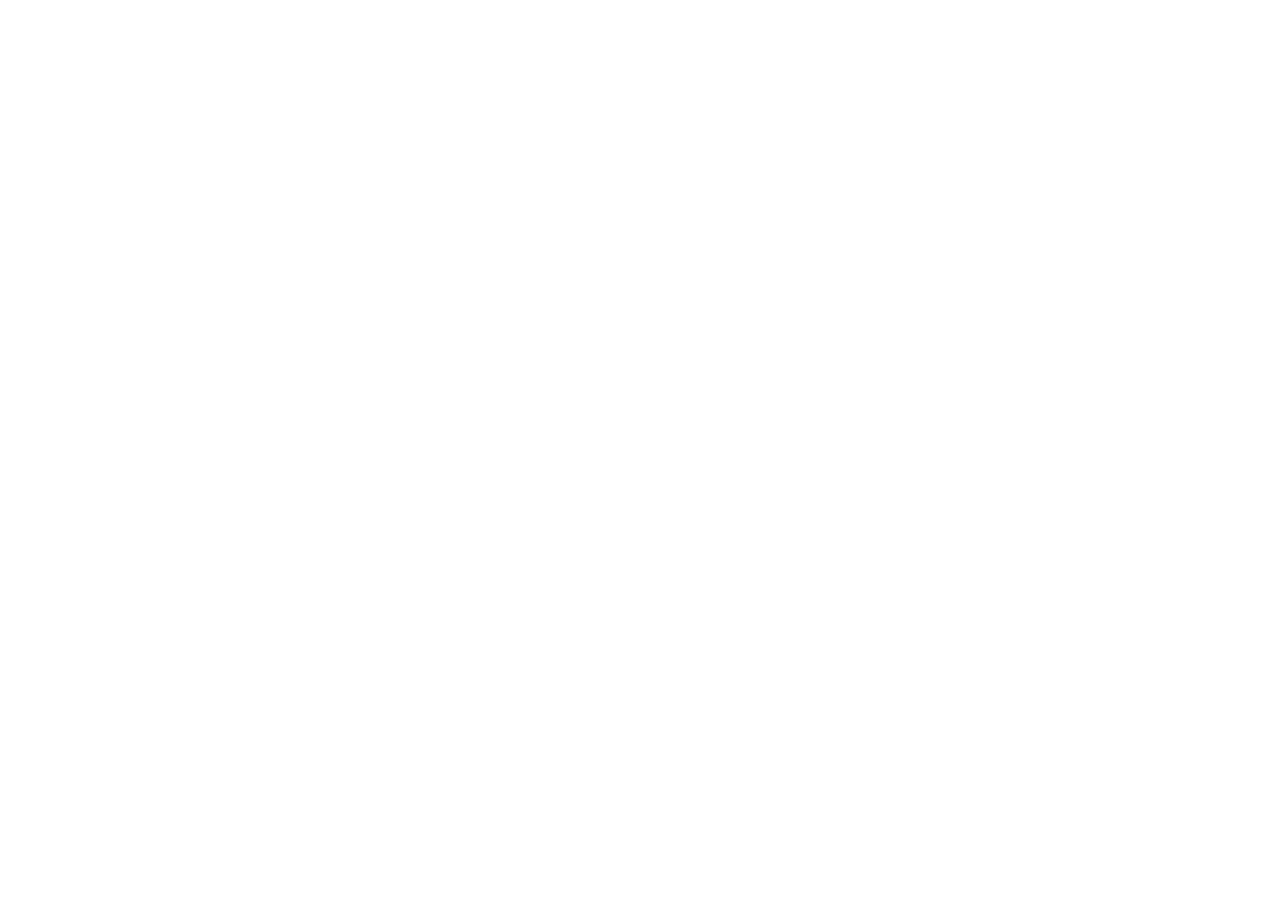
==== index.html @ a2b378ae "first commit" ====
<!DOCTYPE html>
<html lang="de">
<head>

    <meta charset="UTF-8">
    <meta http-equiv="X-UA-Compatible" content="IE=edge">
    <meta name="viewport" content="width=device-width, initial-scale=1.0">
    <link rel="icon" type="image/png" href="#">
    <title>Pokedex</title>
    <link rel="stylesheet" href="style.css">
    <script src="script.js"></script>
    
    
</head>
<body>



</body>
</html>
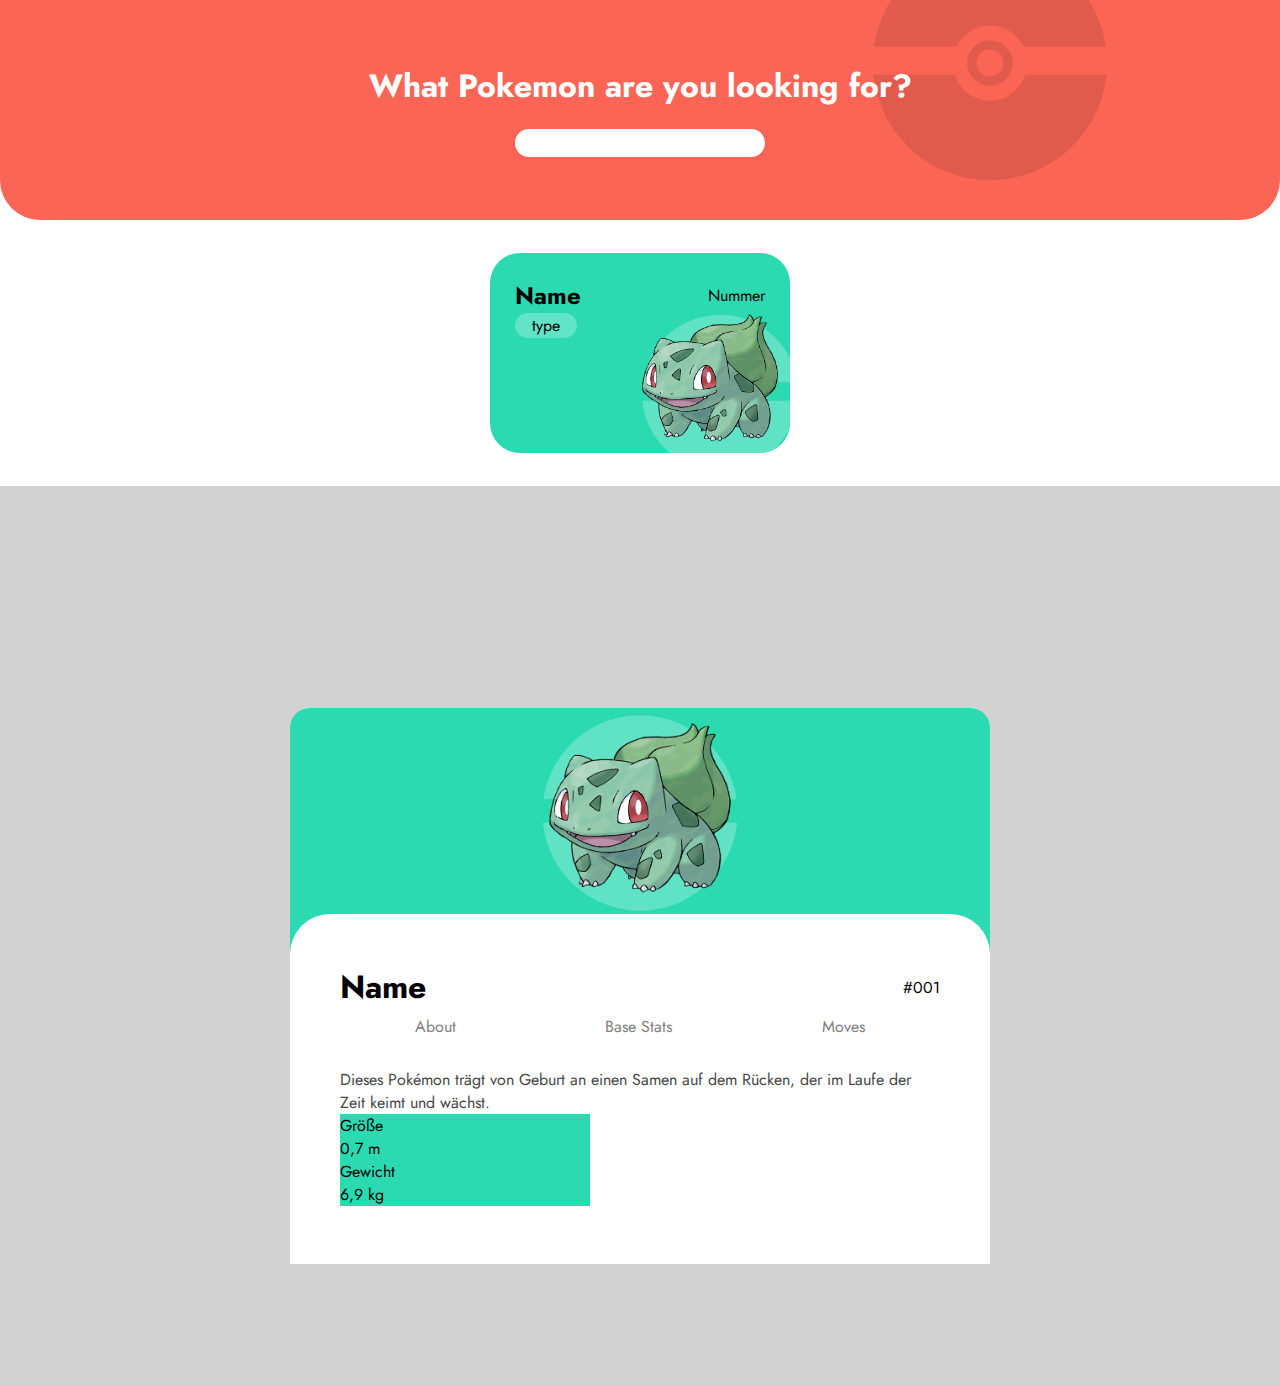
==== commit 8a6e0e55: "first commit" ====
--- a/index.html
+++ b/index.html
@@ -7,13 +7,104 @@
     <meta name="viewport" content="width=device-width, initial-scale=1.0">
     <link rel="icon" type="image/png" href="#">
     <title>Pokedex</title>
+    <link rel="preconnect" href="https://fonts.googleapis.com">
+    <link rel="preconnect" href="https://fonts.gstatic.com" crossorigin>
+    <link href="https://fonts.googleapis.com/css2?family=Jost:ital,wght@0,100;0,200;0,300;0,400;0,500;0,600;0,700;0,800;0,900;1,100;1,200;1,300;1,400;1,500;1,600;1,700;1,800;1,900&family=Raleway:ital,wght@0,100;0,200;0,300;0,400;0,500;0,600;0,700;0,800;0,900;1,100;1,200;1,300;1,400;1,500;1,600;1,700;1,800;1,900&display=swap" rel="stylesheet">
     <link rel="stylesheet" href="style.css">
     <script src="script.js"></script>
     
     
 </head>
-<body>
+<body onload="loadPokemon()">
 
+<nav>
+    <div class="pokeballSVGHead">
+        <svg class="pokeballSVG" viewBox="0 0 8.467 8.467">
+            <path d="M4.232 289.46a3.307 3.307 0 0 0-3.271 2.844h2.324c.172-.35.53-.595.947-.595.416 0 .774.244.946.595h2.325a3.307 3.307 0 0 0-3.271-2.845zM.944 293.098a3.307 3.307 0 0 0 3.288 2.976 3.307 3.307 0 0 0 3.29-2.976h-2.29c-.14.42-.534.728-1 .728-.467 0-.86-.308-1-.728z" transform="translate(0 -288.533)" class="color3b3c3d svgShape"></path>
+            <path d="M4.232 292.123a.646.646 0 0 0-.644.644c0 .354.29.644.644.644.354 0 .644-.29.644-.644a.647.647 0 0 0-.644-.644zm0 .264c.21 0 .38.169.38.38s-.17.38-.38.38a.377.377 0 0 1-.38-.38c0-.211.168-.38.38-.38z" style="line-height:normal;text-indent:0;text-align:start;text-decoration-line:none;text-decoration-style:solid;text-decoration-color:#000;text-transform:none;white-space:normal;isolation:auto;mix-blend-mode:normal;solid-color:#000;solid-opacity:1" fill="#E15B4D" color="#000" enable-background="accumulate" font-family="sans-serif" font-weight="400" overflow="visible" transform="translate(0 -288.533)" class="color3b3c3d svgShape"></path>
+        </svg>
+    </div>
+    <div class="headline">
+        <h1>What Pokemon are you looking for?</h1>
+        <input type="text">
+    </div>
+    
+</nav>
+
+<div class="pokedexCase">
+      
+      <div class="pokemonCaseGrass">
+        <div class="tag">
+            <h2>Name</h2>
+            <p>Nummer</p>
+        </div>
+
+        <div class="type">
+            <span>type</span>
+        </div>
+
+        <div class="imageContainer">
+            <img class="imageOfPokemon" src="./1.png">
+        </div>
+                <div class="pokeballSVGCase">
+                    <svg class="pokeballSVGGrass" viewBox="0 0 8.467 8.467">
+                        <path d="M4.232 289.46a3.307 3.307 0 0 0-3.271 2.844h2.324c.172-.35.53-.595.947-.595.416 0 .774.244.946.595h2.325a3.307 3.307 0 0 0-3.271-2.845zM.944 293.098a3.307 3.307 0 0 0 3.288 2.976 3.307 3.307 0 0 0 3.29-2.976h-2.29c-.14.42-.534.728-1 .728-.467 0-.86-.308-1-.728z" transform="translate(0 -288.533)" class="color3b3c3d svgShape"></path>
+                        <path d="M4.232 292.123a.646.646 0 0 0-.644.644c0 .354.29.644.644.644.354 0 .644-.29.644-.644a.647.647 0 0 0-.644-.644zm0 .264c.21 0 .38.169.38.38s-.17.38-.38.38a.377.377 0 0 1-.38-.38c0-.211.168-.38.38-.38z" style="line-height:normal;text-indent:0;text-align:start;text-decoration-line:none;text-decoration-style:solid;text-decoration-color:#000;text-transform:none;white-space:normal;isolation:auto;mix-blend-mode:normal;solid-color:#000;solid-opacity:1" fill="#60E3C4" color="#000" enable-background="accumulate" font-family="sans-serif" font-weight="400" overflow="visible" transform="translate(0 -288.533)" class="color3b3c3d svgShape"></path>
+                    </svg>
+                </div>
+    </div>
+    
+</div>
+<div class="overview">
+    <div class="overviewPokemon">
+       <div class="pokeballoverview"> 
+        <img class="pokemonOverview" src="./1.png">
+            <svg class="pokeballSVGGrassOverview" viewBox="0 0 8.467 8.467">
+                <path d="M4.232 289.46a3.307 3.307 0 0 0-3.271 2.844h2.324c.172-.35.53-.595.947-.595.416 0 .774.244.946.595h2.325a3.307 3.307 0 0 0-3.271-2.845zM.944 293.098a3.307 3.307 0 0 0 3.288 2.976 3.307 3.307 0 0 0 3.29-2.976h-2.29c-.14.42-.534.728-1 .728-.467 0-.86-.308-1-.728z" transform="translate(0 -288.533)" class="color3b3c3d svgShape"></path>
+                <path d="M4.232 292.123a.646.646 0 0 0-.644.644c0 .354.29.644.644.644.354 0 .644-.29.644-.644a.647.647 0 0 0-.644-.644zm0 .264c.21 0 .38.169.38.38s-.17.38-.38.38a.377.377 0 0 1-.38-.38c0-.211.168-.38.38-.38z" style="line-height:normal;text-indent:0;text-align:start;text-decoration-line:none;text-decoration-style:solid;text-decoration-color:#000;text-transform:none;white-space:normal;isolation:auto;mix-blend-mode:normal;solid-color:#000;solid-opacity:1" fill="#60E3C4" color="#000" enable-background="accumulate" font-family="sans-serif" font-weight="400" overflow="visible" transform="translate(0 -288.533)" class="color3b3c3d svgShape"></path>
+            </svg>
+        
+            
+        </div>
+
+        <div class="stats">
+    
+            <div class="overviewName">
+                <h1>Name</h1>
+                <p>#001</p>
+            </div>
+            
+    
+            <div class="navigation">
+                <a href="#">About</a>
+                <a href="#">Base Stats</a>
+                <a href="#">Moves</a>
+            </div>
+
+            <span class="about">
+                Dieses Pokémon trägt von Geburt an einen Samen auf dem Rücken, der im Laufe der Zeit keimt und wächst.
+            </span>
+
+            <div class="baseStats">
+
+                <ul>
+                    <li>
+                      <span class="attributeTitle">Größe</span>
+                      <span class="attributeValue">0,7 m</span>
+                    </li>
+      
+                    <li>
+                      <span class="attributeTitle">Gewicht</span>
+                      <span class="attributeValue">6,9 kg</span>
+                    </li>
+      
+                  </ul>
+
+            </div>
+
+        </div>
+    </div>
+</div>
 
 
 </body>
--- a/style.css
+++ b/style.css
@@ -0,0 +1,201 @@
+* {
+    margin: 0;
+    padding: 0;
+    font-family: 'Jost', sans-serif;
+}
+
+nav {
+    background-color: #FA6555;
+    min-height: 200px;
+    display: flex;
+    justify-content: center;
+    align-items: center;
+    flex-direction: column;
+    border-bottom-left-radius: 40px;
+    border-bottom-right-radius: 40px;
+    padding: 10px;
+}
+
+.headline {
+    display: flex;
+    justify-content: center;
+    align-items: center;
+    flex-direction: column;
+}
+
+.headline > h1 {
+    color: #FFFFFF;
+    font-size: 32px;
+    z-index: 3;
+}
+
+.headline > input {
+    border: none;
+    border-radius: 30px;
+    height: 28px;
+    width: 250px;
+    margin-top: 20px;
+}
+
+.pokeballSVG {
+    position: absolute;
+    width: 300px;
+    height: 300px;
+    fill: #E15B4D;
+}
+
+.pokeballSVGHead {
+    position: relative;
+    top: -150px;
+    left: 200px;
+}
+
+.pokedexCase {
+   
+    padding: 30px;
+    display: flex;
+    justify-content: center;
+    align-items: center;
+    flex-wrap: wrap;
+}
+
+.pokeballSVGGrass {
+   
+    width: 200px;
+    height: 200px;
+    fill: #60E3C4;
+}
+
+.pokeballSVGCase {
+position: absolute;
+top: 40px;
+left: 130px;
+}
+
+.pokemonCaseGrass {
+    position: relative;
+    min-height: 150px;
+    background-color: #2CDAB1;
+    width: 250px;
+    padding: 25px;
+    border-radius: 30px;
+    overflow: hidden;
+    margin: 3px;
+}
+
+.type {
+    display: flex;
+    justify-content: center;
+    width: 60px;
+    background-color: #61E3C5;
+    border-radius: 30px;
+    padding: 1px;
+}
+
+.tag {
+    display: flex;
+    justify-content: space-between;
+    align-items: center;
+}
+
+.imageContainer {
+    position: absolute;
+}
+
+.imageOfPokemon {
+    position: relative;
+    width: 150px;
+    left: 120px;
+    top: -35px;
+    z-index: 3;
+}
+
+
+.overview {
+    display: flex;
+    justify-content: center;
+    align-items: center;
+    background-color: hsla(0, 0%, 0%, 0.176);
+    height: 100vh;
+    z-index: 99;
+}
+
+.pokemonOverview {
+    width: 200px;
+    position: relative;
+    z-index: 3;
+}
+
+.stats {
+    background-color: #ffffff;
+    width: 600px;
+    min-height: 250px;
+    border-radius: 40px 40px 0 0 ;
+    padding: 50px;
+}
+
+.pokeballoverview {
+    position: relative;
+}
+
+.pokeballSVGGrassOverview {
+   position: absolute;
+    width: 250px;
+    height: 250px;
+    fill: #60E3C4;
+    right: -25px;
+    top: -20px;
+    z-index: 0;
+}
+
+.overviewPokemon {
+    display: flex;
+    justify-content: center;
+    align-items: center;
+    flex-direction: column;
+    margin-top: 100px;
+    background-color: #2CDAB1;
+    width: 600px;
+    min-height: 150px;
+    padding: 0 50px;
+    border-radius: 20px 20px 0 0 ;
+}
+
+.navigation {
+    display: flex;
+    justify-content: space-around;
+    align-items: center;
+    margin-top: 5px;
+    margin-bottom: 30px;
+}
+
+.navigation > a {
+    color: gray;
+    text-decoration: none;
+
+}
+
+.overviewName {
+    display: flex;
+    justify-content: space-between;
+    align-items: center;
+}
+
+.about {
+    color: rgb(71, 71, 71);
+}
+
+.baseStats {
+    display: flex;
+    justify-content: center;
+    align-items: center;
+    background-color: #2CDAB1;
+    width: 250px;
+}
+
+.baseStats > ul > li {
+    display: flex;
+    flex-direction: column;
+    list-style: none;
+    width: 250px;
+}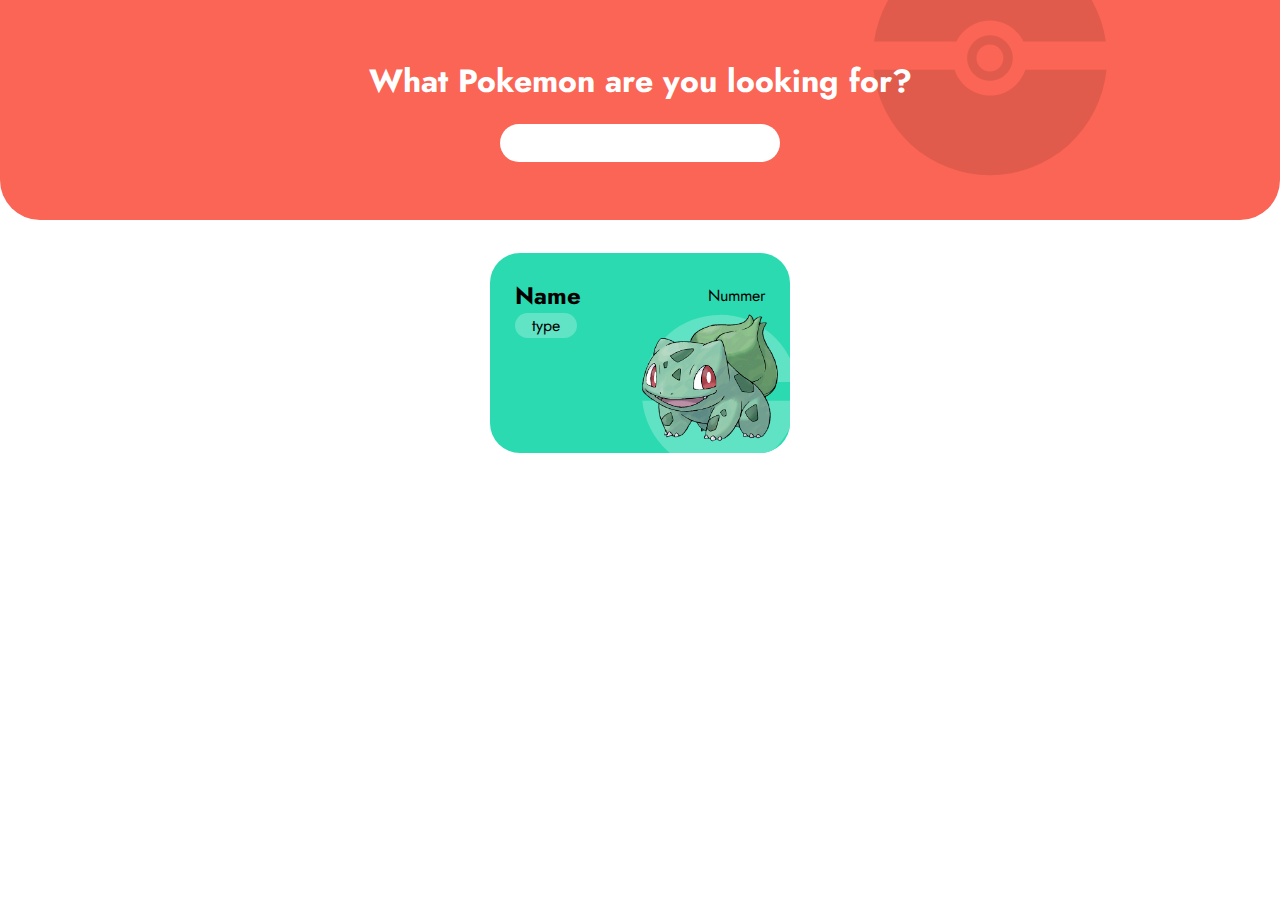
==== commit 122d7810: "first commit" ====
--- a/index.html
+++ b/index.html
@@ -10,6 +10,7 @@
     <link rel="preconnect" href="https://fonts.googleapis.com">
     <link rel="preconnect" href="https://fonts.gstatic.com" crossorigin>
     <link href="https://fonts.googleapis.com/css2?family=Jost:ital,wght@0,100;0,200;0,300;0,400;0,500;0,600;0,700;0,800;0,900;1,100;1,200;1,300;1,400;1,500;1,600;1,700;1,800;1,900&family=Raleway:ital,wght@0,100;0,200;0,300;0,400;0,500;0,600;0,700;0,800;0,900;1,100;1,200;1,300;1,400;1,500;1,600;1,700;1,800;1,900&display=swap" rel="stylesheet">
+    <link rel="stylesheet" href="pokemonTypes.css">
     <link rel="stylesheet" href="style.css">
     <script src="script.js"></script>
     
@@ -55,7 +56,7 @@
     </div>
     
 </div>
-<div class="overview">
+<div class="overview d-none">
     <div class="overviewPokemon">
        <div class="pokeballoverview"> 
         <img class="pokemonOverview" src="./1.png">
@@ -76,29 +77,20 @@
             
     
             <div class="navigation">
-                <a href="#">About</a>
-                <a href="#">Base Stats</a>
-                <a href="#">Moves</a>
+                <a class="activ" href="#">About</a>
+                <a href="#">Weaknesses</a>
+                <a href="#">Base Moves</a>
             </div>
 
-            <span class="about">
-                Dieses Pokémon trägt von Geburt an einen Samen auf dem Rücken, der im Laufe der Zeit keimt und wächst.
-            </span>
+            <div class="baseMoves">
 
-            <div class="baseStats">
-
-                <ul>
-                    <li>
-                      <span class="attributeTitle">Größe</span>
-                      <span class="attributeValue">0,7 m</span>
-                    </li>
-      
-                    <li>
-                      <span class="attributeTitle">Gewicht</span>
-                      <span class="attributeValue">6,9 kg</span>
-                    </li>
-      
-                  </ul>
+                
+                    <span>Razor-Wind</span>
+                    <span>Swords-Dance</span>
+                    
+                    <span>Cut</span>
+                    <span>Bind</span>
+                
 
             </div>
 
--- a/pokemonTypes.css
+++ b/pokemonTypes.css
@@ -0,0 +1,158 @@
+
+
+.typeGrass {
+    display: flex;
+    justify-content: center;
+    width: 60px;
+    background-color: #61E3C5;
+    border-radius: 30px;
+    padding: 1px 15px;
+}
+
+.typePoison {
+    display: flex;
+    justify-content: center;
+    width: 60px;
+    background-color: #A040A0;
+    border-radius: 30px;
+    padding: 1px 15px;
+}
+
+.typeNormal {
+    display: flex;
+    justify-content: center;
+    width: 60px;
+    background-color: #A8A878;
+    border-radius: 30px;
+    padding: 1px 15px;
+}
+
+.typeFire {
+    display: flex;
+    justify-content: center;
+    width: 60px;
+    background-color: #F08030;
+    border-radius: 30px;
+    padding: 1px 15px;
+}
+
+.typeWater {
+    display: flex;
+    justify-content: center;
+    width: 60px;
+    background-color: #6890F0;
+    border-radius: 30px;
+    padding: 1px 15px;
+}
+
+.typeElectric {
+    display: flex;
+    justify-content: center;
+    width: 60px;
+    background-color: #F8D030;
+    border-radius: 30px;
+    padding: 1px 15px;
+}
+
+.typeIce {
+    display: flex;
+    justify-content: center;
+    width: 60px;
+    background-color: #98D8D8;
+    border-radius: 30px;
+    padding: 1px 15px;
+}
+
+.typeFighting {
+    display: flex;
+    justify-content: center;
+    width: 60px;
+    background-color: #C03028;
+    border-radius: 30px;
+    padding: 1px 15px;
+}
+
+.typeGround {
+    display: flex;
+    justify-content: center;
+    width: 60px;
+    background-color: #E0C068;
+    border-radius: 30px;
+    padding: 1px 15px;
+}
+
+.typeFlying {
+    display: flex;
+    justify-content: center;
+    width: 60px;
+    background-color: #A890F0;
+    border-radius: 30px;
+    padding: 1px 15px;
+}
+
+.typePsychic {
+    display: flex;
+    justify-content: center;
+    width: 60px;
+    background-color: #F85888;
+    border-radius: 30px;
+    padding: 1px 15px;
+}
+
+.typeBug {
+    display: flex;
+    justify-content: center;
+    width: 60px;
+    background-color: #A8B820;
+    border-radius: 30px;
+    padding: 1px 15px;
+}
+
+.typeRock {
+    display: flex;
+    justify-content: center;
+    width: 60px;
+    background-color: #B8A038;
+    border-radius: 30px;
+    padding: 1px 15px;
+}
+.typeGhost {
+    display: flex;
+    justify-content: center;
+    width: 60px;
+    background-color: #705898;
+    border-radius: 30px;
+    padding: 1px 15px;
+}
+.typeDragon {
+    display: flex;
+    justify-content: center;
+    width: 60px;
+    background-color: #7038F8;
+    border-radius: 30px;
+    padding: 1px 15px;
+}
+.typeDark {
+    display: flex;
+    justify-content: center;
+    width: 60px;
+    background-color: #705848;
+    border-radius: 30px;
+    padding: 1px 15px;
+}
+.typeSteel {
+    display: flex;
+    justify-content: center;
+    width: 60px;
+    background-color: #B8B8D0;
+    border-radius: 30px;
+    padding: 1px 15px;
+}
+.typeFairy {
+    display: flex;
+    justify-content: center;
+    width: 60px;
+    background-color: #F0B6BC;
+    border-radius: 30px;
+    padding: 1px 15px;
+}--- a/style.css
+++ b/style.css
@@ -35,6 +35,7 @@
     height: 28px;
     width: 250px;
     margin-top: 20px;
+    padding: 5px 15px;
 }
 
 .pokeballSVG {
@@ -112,12 +113,20 @@
 
 
 .overview {
-    display: flex;
-    justify-content: center;
-    align-items: center;
-    background-color: hsla(0, 0%, 0%, 0.176);
-    height: 100vh;
-    z-index: 99;
+    background-color: rgba(0, 0, 0, 0.50);
+    z-index: 9999;
+    position: fixed;
+    left: 0;
+    right: 0;
+    bottom: 0;
+    top: 0;
+    display: flex;
+    justify-content: center;
+    align-items: center;
+}
+
+.d-none {
+    display: none;
 }
 
 .pokemonOverview {
@@ -172,7 +181,17 @@
 .navigation > a {
     color: gray;
     text-decoration: none;
-
+}
+
+.navigation > a:hover {
+    color: rgb(76, 76, 76);
+    text-decoration: none;
+}
+
+.navigation > .activ {
+    font-weight: bold;
+    color: rgb(227, 58, 58);
+    text-decoration: underline;
 }
 
 .overviewName {
@@ -191,6 +210,14 @@
     align-items: center;
     background-color: #2CDAB1;
     width: 250px;
+    border-radius: 20px;
+    margin-top: 15px;
+}
+
+.baseStats > ul {
+    display: flex;
+    flex-direction: row;
+    width: 250px;
 }
 
 .baseStats > ul > li {
@@ -198,4 +225,69 @@
     flex-direction: column;
     list-style: none;
     width: 250px;
-}+    padding: 20px;
+}
+
+
+
+.attributeTitle {
+    padding: 5px 15px;
+    
+}
+
+.attributeValue {
+    padding: 5px 15px;
+}
+
+
+.pokemonType {
+    display: flex;
+    justify-content: space-around;
+    align-items: flex-start;
+    width: 200px;
+    margin-top: 20px;
+    margin-left: 100px;
+}
+
+.attribute {
+    display: flex;
+}
+
+.statsWeaknesses {
+    display: flex;
+    justify-content: space-around;
+    align-items: center;
+    margin-top: 30px;
+}
+
+.baseMoveSet {
+    list-style: none; 
+}
+
+.baseMoveSet li:nth-child(1),
+.baseMoveSet li:nth-child(3) {
+    display: flex;
+    flex-direction: row;
+}
+
+.baseMoves > span {
+    display: flex;
+    justify-content: space-around;
+    align-items: center;
+    background-color: rgb(187, 187, 187);
+    border-radius: 0px 10px 10px 10px;
+    border: solid 2px rgb(218, 217, 217);
+    padding: 15px;
+    font-size: 28px;
+    margin: 5px;
+    width: 250px;
+    color: #4f4f4f;
+    font-weight: bold;
+} 
+
+.baseMoves {
+    display: flex;
+    flex-wrap: wrap; 
+    justify-content: space-between; 
+}
+
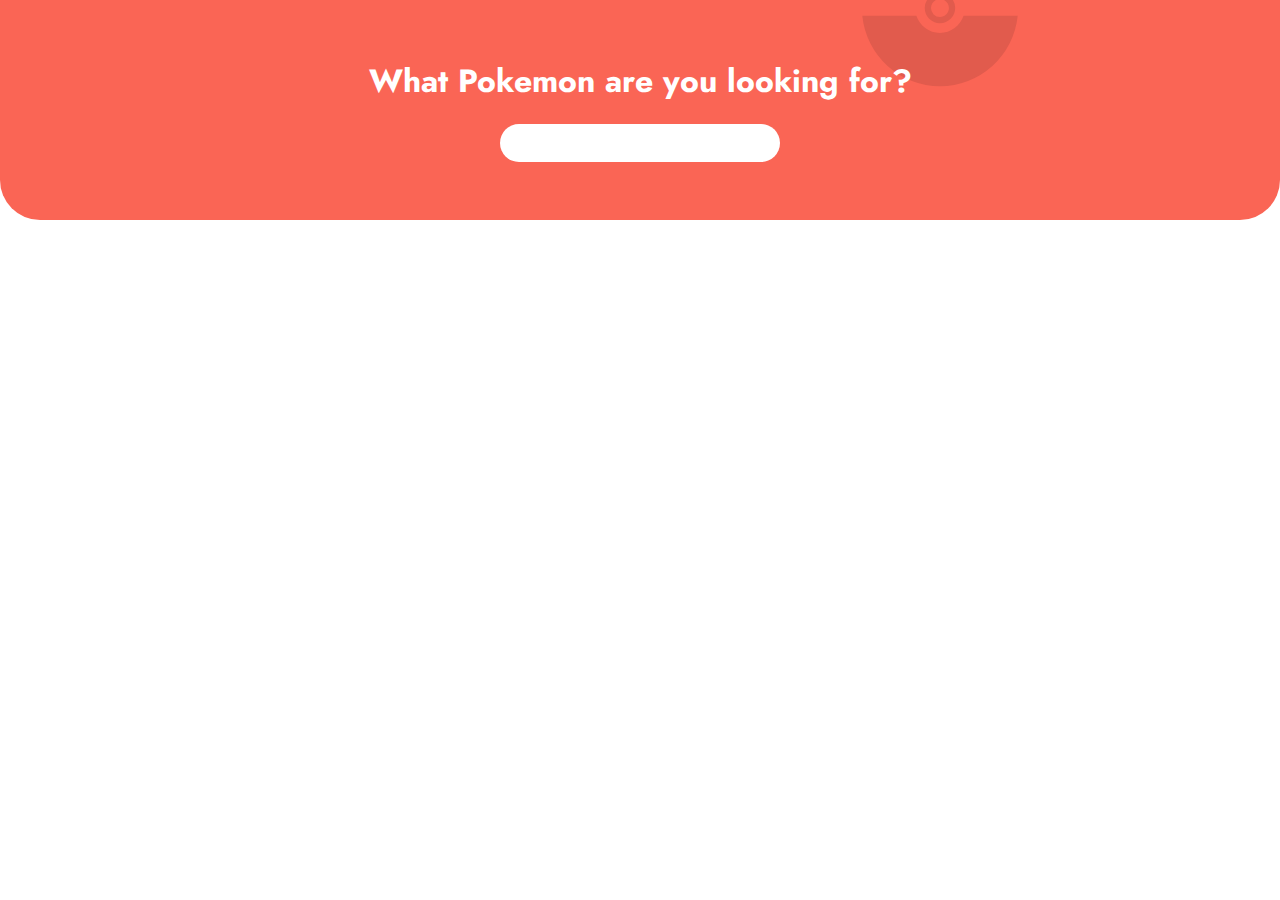
==== commit 9bdb10b4: "first commit" ====
--- a/index.html
+++ b/index.html
@@ -32,72 +32,18 @@
     
 </nav>
 
-<div class="pokedexCase">
-      
-      <div class="pokemonCaseGrass">
-        <div class="tag">
-            <h2>Name</h2>
-            <p>Nummer</p>
-        </div>
-
-        <div class="type">
-            <span>type</span>
-        </div>
-
-        <div class="imageContainer">
-            <img class="imageOfPokemon" src="./1.png">
-        </div>
-                <div class="pokeballSVGCase">
-                    <svg class="pokeballSVGGrass" viewBox="0 0 8.467 8.467">
-                        <path d="M4.232 289.46a3.307 3.307 0 0 0-3.271 2.844h2.324c.172-.35.53-.595.947-.595.416 0 .774.244.946.595h2.325a3.307 3.307 0 0 0-3.271-2.845zM.944 293.098a3.307 3.307 0 0 0 3.288 2.976 3.307 3.307 0 0 0 3.29-2.976h-2.29c-.14.42-.534.728-1 .728-.467 0-.86-.308-1-.728z" transform="translate(0 -288.533)" class="color3b3c3d svgShape"></path>
-                        <path d="M4.232 292.123a.646.646 0 0 0-.644.644c0 .354.29.644.644.644.354 0 .644-.29.644-.644a.647.647 0 0 0-.644-.644zm0 .264c.21 0 .38.169.38.38s-.17.38-.38.38a.377.377 0 0 1-.38-.38c0-.211.168-.38.38-.38z" style="line-height:normal;text-indent:0;text-align:start;text-decoration-line:none;text-decoration-style:solid;text-decoration-color:#000;text-transform:none;white-space:normal;isolation:auto;mix-blend-mode:normal;solid-color:#000;solid-opacity:1" fill="#60E3C4" color="#000" enable-background="accumulate" font-family="sans-serif" font-weight="400" overflow="visible" transform="translate(0 -288.533)" class="color3b3c3d svgShape"></path>
-                    </svg>
-                </div>
+    <div id="pokedexCaseID" class="pokedexCase">
     </div>
     
+
 </div>
-<div class="overview d-none">
-    <div class="overviewPokemon">
-       <div class="pokeballoverview"> 
-        <img class="pokemonOverview" src="./1.png">
-            <svg class="pokeballSVGGrassOverview" viewBox="0 0 8.467 8.467">
-                <path d="M4.232 289.46a3.307 3.307 0 0 0-3.271 2.844h2.324c.172-.35.53-.595.947-.595.416 0 .774.244.946.595h2.325a3.307 3.307 0 0 0-3.271-2.845zM.944 293.098a3.307 3.307 0 0 0 3.288 2.976 3.307 3.307 0 0 0 3.29-2.976h-2.29c-.14.42-.534.728-1 .728-.467 0-.86-.308-1-.728z" transform="translate(0 -288.533)" class="color3b3c3d svgShape"></path>
-                <path d="M4.232 292.123a.646.646 0 0 0-.644.644c0 .354.29.644.644.644.354 0 .644-.29.644-.644a.647.647 0 0 0-.644-.644zm0 .264c.21 0 .38.169.38.38s-.17.38-.38.38a.377.377 0 0 1-.38-.38c0-.211.168-.38.38-.38z" style="line-height:normal;text-indent:0;text-align:start;text-decoration-line:none;text-decoration-style:solid;text-decoration-color:#000;text-transform:none;white-space:normal;isolation:auto;mix-blend-mode:normal;solid-color:#000;solid-opacity:1" fill="#60E3C4" color="#000" enable-background="accumulate" font-family="sans-serif" font-weight="400" overflow="visible" transform="translate(0 -288.533)" class="color3b3c3d svgShape"></path>
-            </svg>
+<div id="pokemonOverAll">
+    <div id="openOverview" class="overview d-none" onclick="closeOverview()">
         
-            
-        </div>
-
-        <div class="stats">
-    
-            <div class="overviewName">
-                <h1>Name</h1>
-                <p>#001</p>
-            </div>
-            
-    
-            <div class="navigation">
-                <a class="activ" href="#">About</a>
-                <a href="#">Weaknesses</a>
-                <a href="#">Base Moves</a>
-            </div>
-
-            <div class="baseMoves">
-
-                
-                    <span>Razor-Wind</span>
-                    <span>Swords-Dance</span>
-                    
-                    <span>Cut</span>
-                    <span>Bind</span>
-                
-
-            </div>
-
-        </div>
     </div>
 </div>
 
 
+
 </body>
 </html>--- a/pokemonTypes.css
+++ b/pokemonTypes.css
@@ -1,158 +1,236 @@
-
-
-.typeGrass {
+.types {
     display: flex;
     justify-content: center;
+    flex-direction: column;
+    align-items: center;
     width: 60px;
-    background-color: #61E3C5;
     border-radius: 30px;
     padding: 1px 15px;
+    margin-top: 3px;
+}
+
+.typeGrass {
+    background-color: #9CE6D0;
 }
 
 .typePoison {
-    display: flex;
-    justify-content: center;
-    width: 60px;
-    background-color: #A040A0;
-    border-radius: 30px;
-    padding: 1px 15px;
+    background-color: #C183C1;
 }
 
 .typeNormal {
-    display: flex;
-    justify-content: center;
-    width: 60px;
-    background-color: #A8A878;
-    border-radius: 30px;
-    padding: 1px 15px;
+    background-color: #C4C4A4;
 }
 
 .typeFire {
-    display: flex;
-    justify-content: center;
-    width: 60px;
+    background-color: #F5AC78;
+}
+
+.typeWater {
+    background-color: #9DB7F5;
+}
+
+.typeElectric {
+    background-color: #FAE078;
+}
+
+.typeIce {
+    background-color: #BCE6E6;
+}
+
+.typeFighting {
+    background-color: #D67873;
+}
+
+.typeGround {
+    background-color: #ECD6A3;
+}
+
+.typeFlying {
+    background-color: #C6B7F5;
+}
+
+.typePsychic {
+    background-color: #FA92B2;
+}
+
+.typeBug {
+    background-color: #C6D16E;
+}
+
+.typeRock {
+    background-color: #D1C17D;
+}
+
+.typeGhost {
+    background-color: #A292BC;
+}
+
+.typeDragon {
+    background-color: #A27DFA;
+}
+
+.typeDark {
+    background-color: #A29288;
+}
+
+.typeSteel {
+    background-color: #D1D1E0;
+}
+
+.typeFairy {
+    background-color: #F4BDC9;
+}
+
+
+
+
+/* --------------------------------------------- */
+
+.pokeballSVGGrass {
+    fill: #9CE6D0 !important;
+}
+
+.pokeballSVGPoison {
+    fill: #C183C1 !important;
+}
+
+.pokeballSVGNormal {
+    fill: #C4C4A4 !important;
+}
+
+.pokeballSVGFire {
+    fill: #F5AC78 !important;
+}
+
+.pokeballSVGWater {
+    fill: #9DB7F5 !important;
+}
+
+.pokeballSVGElectric {
+    fill: #FAE078 !important;
+}
+
+.pokeballSVGIce {
+    fill: #BCE6E6 !important;
+}
+
+.pokeballSVGFighting {
+    fill: #D67873 !important;
+}
+
+.pokeballSVGGround {
+    fill: #ECD6A3 !important;
+}
+
+.pokeballSVGFlying {
+    fill: #C6B7F5 !important;
+}
+
+.pokeballSVGPsychic {
+    fill: #FA92B2 !important;
+}
+
+.pokeballSVGBug {
+    fill: #C6D16E !important;
+}
+
+.pokeballSVGRock {
+    fill: #D1C17D !important;
+}
+
+.pokeballSVGGhost {
+    fill: #A292BC !important;
+}
+
+.pokeballSVGDragon {
+    fill: #A27DFA !important;
+}
+
+.pokeballSVGDark {
+    fill: #A29288 !important;
+}
+
+.pokeballSVGSteel {
+    fill: #D1D1E0 !important;
+}
+
+.pokeballSVGFairy {
+    fill: #F4BDC9 !important;
+}
+
+
+
+/* --------------------------------------- */
+
+.pokemonCaseGrass {
+    background-color: #2CDAB1;
+}
+
+.pokemonCaseFire {
     background-color: #F08030;
-    border-radius: 30px;
-    padding: 1px 15px;
-}
-
-.typeWater {
-    display: flex;
-    justify-content: center;
-    width: 60px;
-    background-color: #6890F0;
-    border-radius: 30px;
-    padding: 1px 15px;
-}
-
-.typeElectric {
-    display: flex;
-    justify-content: center;
-    width: 60px;
-    background-color: #F8D030;
-    border-radius: 30px;
-    padding: 1px 15px;
-}
-
-.typeIce {
-    display: flex;
-    justify-content: center;
-    width: 60px;
-    background-color: #98D8D8;
-    border-radius: 30px;
-    padding: 1px 15px;
-}
-
-.typeFighting {
-    display: flex;
-    justify-content: center;
-    width: 60px;
-    background-color: #C03028;
-    border-radius: 30px;
-    padding: 1px 15px;
-}
-
-.typeGround {
-    display: flex;
-    justify-content: center;
-    width: 60px;
-    background-color: #E0C068;
-    border-radius: 30px;
-    padding: 1px 15px;
-}
-
-.typeFlying {
-    display: flex;
-    justify-content: center;
-    width: 60px;
-    background-color: #A890F0;
-    border-radius: 30px;
-    padding: 1px 15px;
-}
-
-.typePsychic {
-    display: flex;
-    justify-content: center;
-    width: 60px;
-    background-color: #F85888;
-    border-radius: 30px;
-    padding: 1px 15px;
-}
-
-.typeBug {
-    display: flex;
-    justify-content: center;
-    width: 60px;
-    background-color: #A8B820;
-    border-radius: 30px;
-    padding: 1px 15px;
-}
-
-.typeRock {
-    display: flex;
-    justify-content: center;
-    width: 60px;
-    background-color: #B8A038;
-    border-radius: 30px;
-    padding: 1px 15px;
-}
-.typeGhost {
-    display: flex;
-    justify-content: center;
-    width: 60px;
-    background-color: #705898;
-    border-radius: 30px;
-    padding: 1px 15px;
-}
-.typeDragon {
-    display: flex;
-    justify-content: center;
-    width: 60px;
-    background-color: #7038F8;
-    border-radius: 30px;
-    padding: 1px 15px;
-}
-.typeDark {
-    display: flex;
-    justify-content: center;
-    width: 60px;
-    background-color: #705848;
-    border-radius: 30px;
-    padding: 1px 15px;
-}
-.typeSteel {
-    display: flex;
-    justify-content: center;
-    width: 60px;
-    background-color: #B8B8D0;
-    border-radius: 30px;
-    padding: 1px 15px;
-}
-.typeFairy {
-    display: flex;
-    justify-content: center;
-    width: 60px;
-    background-color: #F0B6BC;
-    border-radius: 30px;
-    padding: 1px 15px;
+}
+
+.pokemonCasePoison {
+    background-color: #F08030;
+}
+
+.pokemonCaseNormal {
+    background-color: #A8A878 ;
+}
+
+.pokemonCaseWater {
+    background-color: #6890F0 ;
+}
+
+.pokemonCaseElectric {
+    background-color: #F8D030 ;
+}
+
+.pokemonCaseIce {
+    background-color: #98D8D8 ;
+}
+
+.pokemonCaseFighting {
+    background-color: #C03028  ;
+}
+
+.pokemonCaseGround {
+
+    background-color: #E0C068 ;
+}
+
+.pokemonCaseFlying {
+    background-color: #A890F0 ;
+}
+
+.pokemonCasePsychic {
+    background-color: #F85888 ;
+}
+
+.pokemonCaseBug {
+    background-color: #A8B820 ;
+}
+
+.pokemonCaseRock {
+    background-color: #B8A038 ;
+}
+
+.pokemonCaseGhost {
+    background-color: #705898 ;
+}
+
+.pokemonCaseDragon {
+    background-color: #7038F8 ;
+}
+
+.pokemonCaseDark {
+    background-color: #705848 ;
+}
+
+.pokemonCaseSteel {
+    background-color: #B8B8D0 ;
+}
+
+.pokemonCaseFairy {
+    background-color: #EE99AC  ;
 }--- a/style.css
+++ b/style.css
@@ -60,11 +60,9 @@
     flex-wrap: wrap;
 }
 
-.pokeballSVGGrass {
-   
+.pokeballSVG {
     width: 200px;
     height: 200px;
-    fill: #60E3C4;
 }
 
 .pokeballSVGCase {
@@ -73,10 +71,9 @@
 left: 130px;
 }
 
-.pokemonCaseGrass {
+.pokemonCase {
     position: relative;
     min-height: 150px;
-    background-color: #2CDAB1;
     width: 250px;
     padding: 25px;
     border-radius: 30px;
@@ -84,14 +81,6 @@
     margin: 3px;
 }
 
-.type {
-    display: flex;
-    justify-content: center;
-    width: 60px;
-    background-color: #61E3C5;
-    border-radius: 30px;
-    padding: 1px;
-}
 
 .tag {
     display: flex;
@@ -107,7 +96,7 @@
     position: relative;
     width: 150px;
     left: 120px;
-    top: -35px;
+    top: -45px;
     z-index: 3;
 }
 
@@ -291,3 +280,8 @@
     justify-content: space-between; 
 }
 
+.orderImge {
+    display: flex;
+    flex-direction: column;
+    height: 120px;
+}
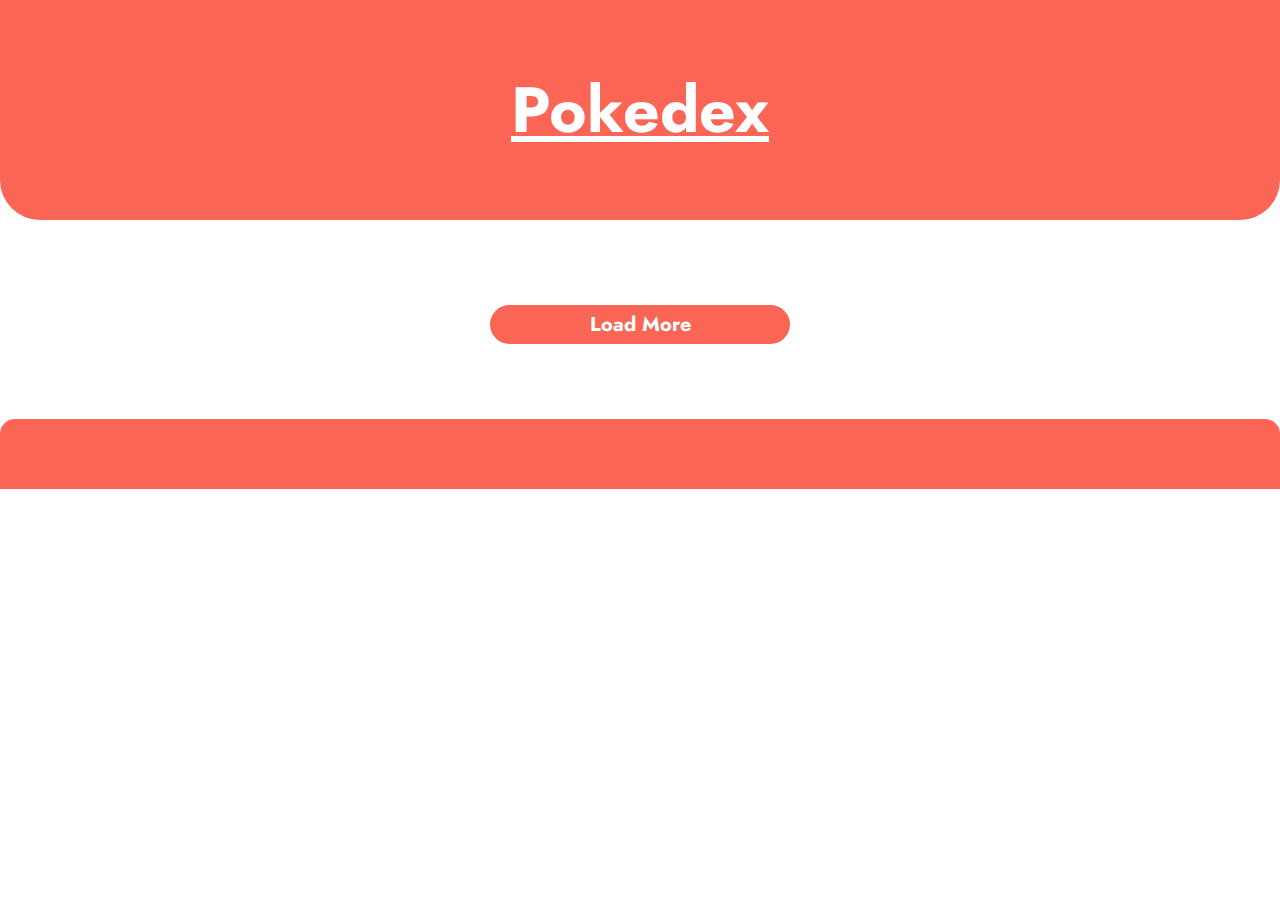
==== commit b82b719e: "first commit" ====
--- a/index.html
+++ b/index.html
@@ -5,13 +5,14 @@
     <meta charset="UTF-8">
     <meta http-equiv="X-UA-Compatible" content="IE=edge">
     <meta name="viewport" content="width=device-width, initial-scale=1.0">
-    <link rel="icon" type="image/png" href="#">
+    <link rel="icon" type="image/png" href="favicon.ico">
     <title>Pokedex</title>
     <link rel="preconnect" href="https://fonts.googleapis.com">
     <link rel="preconnect" href="https://fonts.gstatic.com" crossorigin>
     <link href="https://fonts.googleapis.com/css2?family=Jost:ital,wght@0,100;0,200;0,300;0,400;0,500;0,600;0,700;0,800;0,900;1,100;1,200;1,300;1,400;1,500;1,600;1,700;1,800;1,900&family=Raleway:ital,wght@0,100;0,200;0,300;0,400;0,500;0,600;0,700;0,800;0,900;1,100;1,200;1,300;1,400;1,500;1,600;1,700;1,800;1,900&display=swap" rel="stylesheet">
     <link rel="stylesheet" href="pokemonTypes.css">
     <link rel="stylesheet" href="style.css">
+    <script src="scriptHTML.js"></script>
     <script src="script.js"></script>
     
     
@@ -19,22 +20,15 @@
 <body onload="loadPokemon()">
 
 <nav>
-    <div class="pokeballSVGHead">
-        <svg class="pokeballSVG" viewBox="0 0 8.467 8.467">
-            <path d="M4.232 289.46a3.307 3.307 0 0 0-3.271 2.844h2.324c.172-.35.53-.595.947-.595.416 0 .774.244.946.595h2.325a3.307 3.307 0 0 0-3.271-2.845zM.944 293.098a3.307 3.307 0 0 0 3.288 2.976 3.307 3.307 0 0 0 3.29-2.976h-2.29c-.14.42-.534.728-1 .728-.467 0-.86-.308-1-.728z" transform="translate(0 -288.533)" class="color3b3c3d svgShape"></path>
-            <path d="M4.232 292.123a.646.646 0 0 0-.644.644c0 .354.29.644.644.644.354 0 .644-.29.644-.644a.647.647 0 0 0-.644-.644zm0 .264c.21 0 .38.169.38.38s-.17.38-.38.38a.377.377 0 0 1-.38-.38c0-.211.168-.38.38-.38z" style="line-height:normal;text-indent:0;text-align:start;text-decoration-line:none;text-decoration-style:solid;text-decoration-color:#000;text-transform:none;white-space:normal;isolation:auto;mix-blend-mode:normal;solid-color:#000;solid-opacity:1" fill="#E15B4D" color="#000" enable-background="accumulate" font-family="sans-serif" font-weight="400" overflow="visible" transform="translate(0 -288.533)" class="color3b3c3d svgShape"></path>
-        </svg>
+    <div class="headline">
+        <h1>Pokedex</h1>
     </div>
-    <div class="headline">
-        <h1>What Pokemon are you looking for?</h1>
-        <input type="text">
-    </div>
-    
 </nav>
-
+    <div class="pokedexOrientation">
     <div id="pokedexCaseID" class="pokedexCase">
     </div>
-    
+    <button class="load" onclick="loadMorePokemon()">Load More</button>
+    </div>
 
 </div>
 <div id="pokemonOverAll">
@@ -43,7 +37,8 @@
     </div>
 </div>
 
-
+<footer>
+</footer>
 
 </body>
 </html>--- a/pokemonTypes.css
+++ b/pokemonTypes.css
@@ -11,74 +11,92 @@
 
 .typeGrass {
     background-color: #9CE6D0;
+    margin: 5px;
 }
 
 .typePoison {
     background-color: #C183C1;
+    margin: 5px;
 }
 
 .typeNormal {
     background-color: #C4C4A4;
+    margin: 5px;
 }
 
 .typeFire {
     background-color: #F5AC78;
+    margin: 5px;
 }
 
 .typeWater {
     background-color: #9DB7F5;
+    margin: 5px;
 }
 
 .typeElectric {
     background-color: #FAE078;
+    margin: 5px;
 }
 
 .typeIce {
     background-color: #BCE6E6;
+    margin: 5px;
 }
 
 .typeFighting {
     background-color: #D67873;
+    margin: 5px;
 }
 
 .typeGround {
     background-color: #ECD6A3;
+    margin: 5px;
 }
 
 .typeFlying {
     background-color: #C6B7F5;
+    margin: 5px;
 }
 
 .typePsychic {
     background-color: #FA92B2;
+    margin: 5px;
 }
 
 .typeBug {
     background-color: #C6D16E;
+    margin: 5px;
 }
 
 .typeRock {
     background-color: #D1C17D;
+    margin: 5px;
 }
 
 .typeGhost {
     background-color: #A292BC;
+    margin: 5px;
 }
 
 .typeDragon {
     background-color: #A27DFA;
+    margin: 5px;
 }
 
 .typeDark {
     background-color: #A29288;
+    margin: 5px;
 }
 
 .typeSteel {
     background-color: #D1D1E0;
+    margin: 5px;
 }
 
 .typeFairy {
     background-color: #F4BDC9;
+    margin: 5px;
 }
 
 
@@ -164,73 +182,90 @@
 
 .pokemonCaseGrass {
     background-color: #2CDAB1;
+    cursor: pointer;
 }
 
 .pokemonCaseFire {
     background-color: #F08030;
+    cursor: pointer;
 }
 
 .pokemonCasePoison {
-    background-color: #F08030;
+    background-color: #a96aa9;
+    cursor: pointer;
 }
 
 .pokemonCaseNormal {
     background-color: #A8A878 ;
+    cursor: pointer;
 }
 
 .pokemonCaseWater {
     background-color: #6890F0 ;
+    cursor: pointer;
 }
 
 .pokemonCaseElectric {
     background-color: #F8D030 ;
+    cursor: pointer;
 }
 
 .pokemonCaseIce {
     background-color: #98D8D8 ;
+    cursor: pointer;
 }
 
 .pokemonCaseFighting {
     background-color: #C03028  ;
+    cursor: pointer;
 }
 
 .pokemonCaseGround {
-
     background-color: #E0C068 ;
+    cursor: pointer;
 }
 
 .pokemonCaseFlying {
     background-color: #A890F0 ;
+    cursor: pointer;
 }
 
 .pokemonCasePsychic {
     background-color: #F85888 ;
+    cursor: pointer;
 }
 
 .pokemonCaseBug {
     background-color: #A8B820 ;
+    cursor: pointer;
 }
 
 .pokemonCaseRock {
     background-color: #B8A038 ;
+    cursor: pointer;
 }
 
 .pokemonCaseGhost {
     background-color: #705898 ;
+    cursor: pointer;
 }
 
 .pokemonCaseDragon {
     background-color: #7038F8 ;
+    cursor: pointer;
 }
 
 .pokemonCaseDark {
     background-color: #705848 ;
+    cursor: pointer;
 }
 
 .pokemonCaseSteel {
     background-color: #B8B8D0 ;
+    cursor: pointer;
 }
 
 .pokemonCaseFairy {
     background-color: #EE99AC  ;
+    cursor: pointer;
 }--- a/style.css
+++ b/style.css
@@ -16,6 +16,38 @@
     padding: 10px;
 }
 
+.load {
+    padding: 5px 20px;
+    background-color: #FA6555;
+    border-radius: 30px;
+    font-size: 20px;
+    border: none;
+    margin-top: 25px;
+    margin-bottom: 25px;
+    width: 300px;
+    cursor: pointer;
+    color: #ffffff;
+    font-weight: bold;
+}
+
+.load:hover {
+    background-color: #ef6c5d;
+    color: #e33a3a;
+}
+
+footer {
+    height: 70px;
+    background-color: #FA6555;
+    border-radius: 15px 15px 0 0;
+    margin-top: 50px;
+}
+
+.pokedexOrientation {
+    display: flex;
+    flex-direction: column;
+    align-items: center;
+}
+
 .headline {
     display: flex;
     justify-content: center;
@@ -25,8 +57,9 @@
 
 .headline > h1 {
     color: #FFFFFF;
-    font-size: 32px;
+    font-size: 64px;
     z-index: 3;
+    text-decoration: underline;
 }
 
 .headline > input {
@@ -58,6 +91,7 @@
     justify-content: center;
     align-items: center;
     flex-wrap: wrap;
+    
 }
 
 .pokeballSVG {
@@ -96,7 +130,7 @@
     position: relative;
     width: 150px;
     left: 120px;
-    top: -45px;
+    top: -63px;
     z-index: 3;
 }
 
@@ -177,9 +211,9 @@
     text-decoration: none;
 }
 
-.navigation > .activ {
+.navigation > a.activ {
     font-weight: bold;
-    color: rgb(227, 58, 58);
+    color: #e33a3a;
     text-decoration: underline;
 }
 
@@ -285,3 +319,76 @@
     flex-direction: column;
     height: 120px;
 }
+
+
+
+@media (max-width: 750px) {
+    .overviewPokemon {
+        width: 400px;
+    }
+    .stats {
+        width: 400px;
+    }
+    .pokemonType {
+        margin-left: 0;
+    }
+    .statsWeaknesses {
+        display: flex;
+        flex-wrap: wrap;
+    }
+    .baseMoves {
+        justify-content: center;
+    }
+    .pokedexCase {
+        padding: 10px; 
+    }
+}
+
+@media (max-width: 550px) {
+    .overviewPokemon {
+        width: 300px;
+    }
+    .stats {
+        width: 300px;
+    }
+    .attribute{
+        flex-direction: column;
+        align-items: center;
+    } 
+    .pokedexCase {
+        padding: 0; 
+    }
+}
+
+@media (max-width: 450px) {
+    .overviewPokemon {
+        width: 150px;
+    }
+    .stats {
+        width: 150px;
+    }
+    .navigation {
+        flex-direction: column;
+        font-size: 18px;
+    }
+    #pokemonText {
+        font-size: 15px;
+    }
+    .baseStats {
+       width: 200px;
+    }
+    .statsWeaknesses {
+        width: 200px;
+    }
+    .weaknesses {
+        display: flex;
+        align-items: center;
+        flex-direction: column;
+    }
+    .overviewName {
+        flex-direction: column;
+    }
+    .pokedexCase {
+        padding: 0; 
+    }
+}